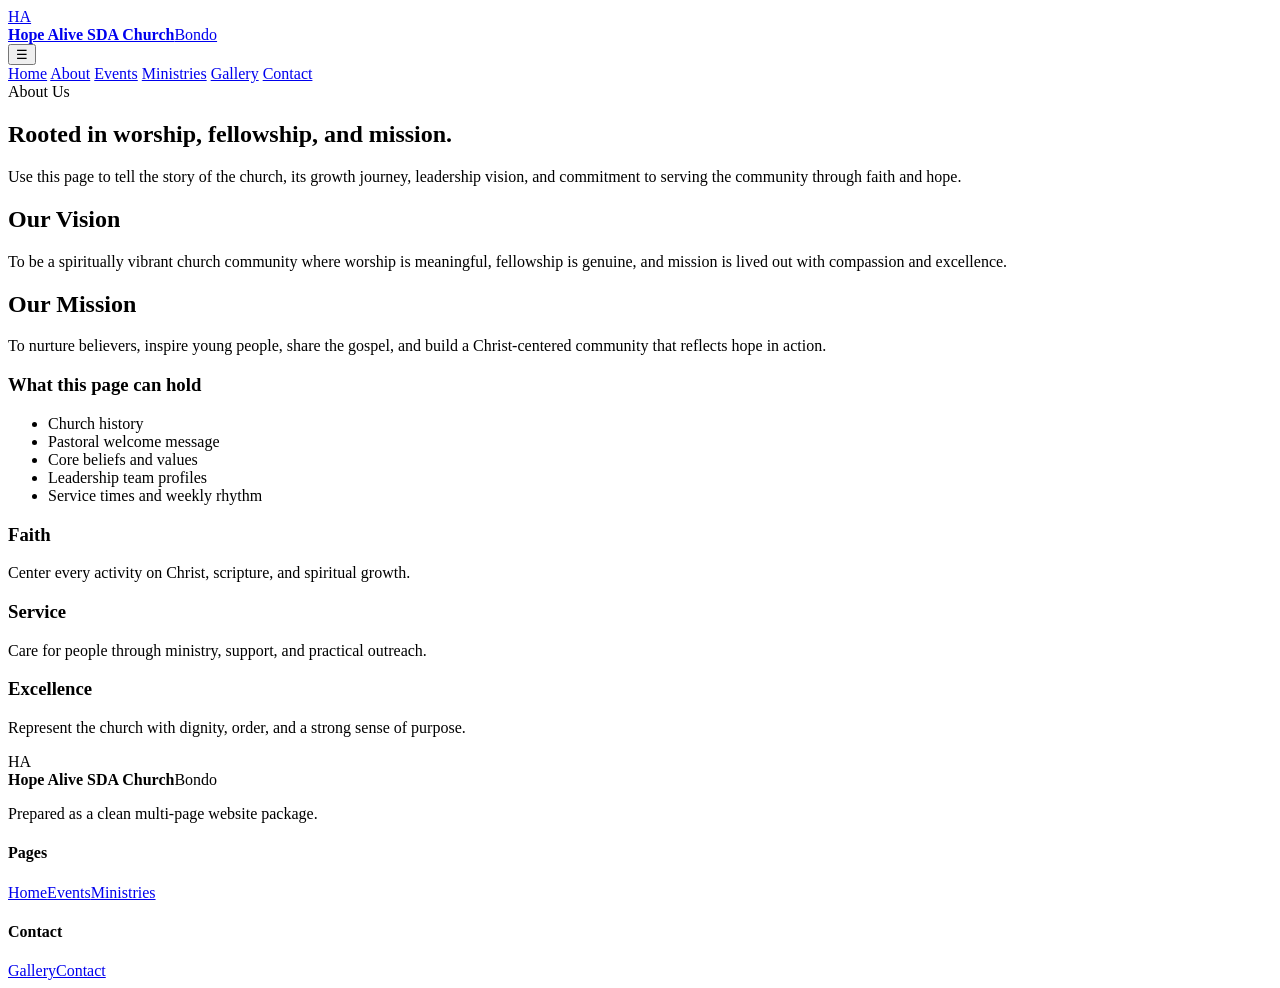
==== about.html @ 67b36d7e "Add files via upload" ====
<!DOCTYPE html>
<html lang="en">
<head>
  <meta charset="UTF-8" />
  <meta name="viewport" content="width=device-width, initial-scale=1.0" />
  <title>About | Hope Alive SDA Church Bondo</title>
  <link rel="preconnect" href="https://fonts.googleapis.com">
  <link rel="preconnect" href="https://fonts.gstatic.com" crossorigin>
  <link href="https://fonts.googleapis.com/css2?family=Inter:wght@400;500;600;700;800&display=swap" rel="stylesheet">
  <link rel="stylesheet" href="assets/css/style.css" />
</head>
<body>
  <header class="site-header">
    <div class="container nav-wrap">
      <a href="index.html" class="brand"><div class="brand-mark">HA</div><div><strong>Hope Alive SDA Church</strong><span>Bondo</span></div></a>
      <button class="menu-btn" aria-label="Open menu">☰</button>
      <nav class="nav">
        <a href="index.html">Home</a>
        <a href="about.html" class="active">About</a>
        <a href="events.html">Events</a>
        <a href="ministries.html">Ministries</a>
        <a href="gallery.html">Gallery</a>
        <a href="contact.html" class="btn btn-sm">Contact</a>
      </nav>
    </div>
  </header>
  <main>
    <section class="page-hero small">
      <div class="container">
        <span class="eyebrow">About Us</span>
        <h1>Rooted in worship, fellowship, and mission.</h1>
        <p class="lead narrow">Use this page to tell the story of the church, its growth journey, leadership vision, and commitment to serving the community through faith and hope.</p>
      </div>
    </section>
    <section class="section">
      <div class="container split">
        <div>
          <h2>Our Vision</h2>
          <p>To be a spiritually vibrant church community where worship is meaningful, fellowship is genuine, and mission is lived out with compassion and excellence.</p>
          <h2>Our Mission</h2>
          <p>To nurture believers, inspire young people, share the gospel, and build a Christ-centered community that reflects hope in action.</p>
        </div>
        <div class="card tall">
          <h3>What this page can hold</h3>
          <ul class="check-list">
            <li>Church history</li>
            <li>Pastoral welcome message</li>
            <li>Core beliefs and values</li>
            <li>Leadership team profiles</li>
            <li>Service times and weekly rhythm</li>
          </ul>
        </div>
      </div>
    </section>
    <section class="section alt">
      <div class="container cards three">
        <article class="card"><h3>Faith</h3><p>Center every activity on Christ, scripture, and spiritual growth.</p></article>
        <article class="card"><h3>Service</h3><p>Care for people through ministry, support, and practical outreach.</p></article>
        <article class="card"><h3>Excellence</h3><p>Represent the church with dignity, order, and a strong sense of purpose.</p></article>
      </div>
    </section>
  </main>
  <footer class="site-footer"><div class="container footer-grid"><div><div class="brand brand-footer"><div class="brand-mark">HA</div><div><strong>Hope Alive SDA Church</strong><span>Bondo</span></div></div><p>Prepared as a clean multi-page website package.</p></div><div><h4>Pages</h4><a href="index.html">Home</a><a href="events.html">Events</a><a href="ministries.html">Ministries</a></div><div><h4>Contact</h4><a href="gallery.html">Gallery</a><a href="contact.html">Contact</a></div></div></footer>
  <script src="assets/js/main.js"></script>
</body>
</html>
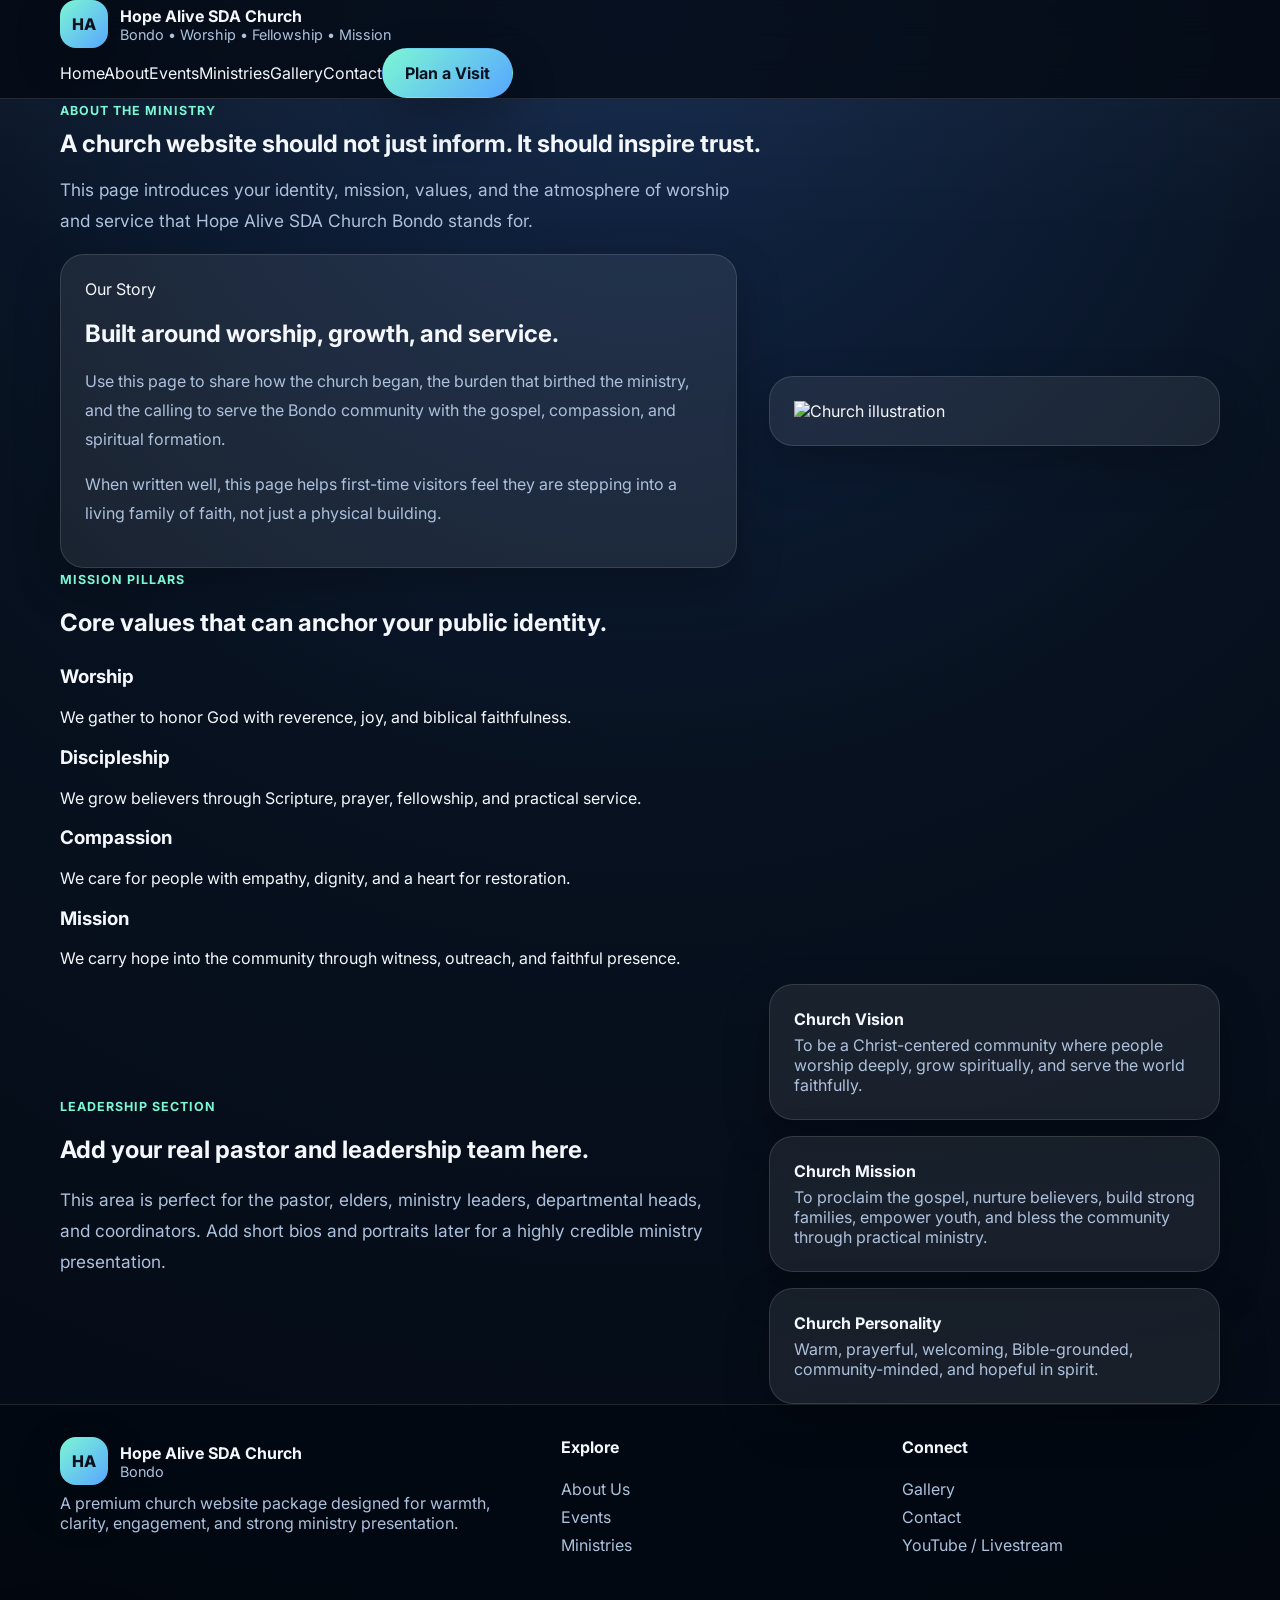
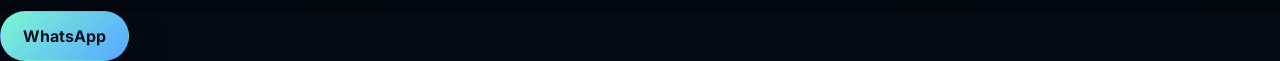
==== commit 234c9077: "Add files via upload" ====
--- a/about.html
+++ b/about.html
@@ -1,66 +1,7 @@
-<!DOCTYPE html>
-<html lang="en">
-<head>
-  <meta charset="UTF-8" />
-  <meta name="viewport" content="width=device-width, initial-scale=1.0" />
-  <title>About | Hope Alive SDA Church Bondo</title>
-  <link rel="preconnect" href="https://fonts.googleapis.com">
-  <link rel="preconnect" href="https://fonts.gstatic.com" crossorigin>
-  <link href="https://fonts.googleapis.com/css2?family=Inter:wght@400;500;600;700;800&display=swap" rel="stylesheet">
-  <link rel="stylesheet" href="assets/css/style.css" />
-</head>
-<body>
-  <header class="site-header">
-    <div class="container nav-wrap">
-      <a href="index.html" class="brand"><div class="brand-mark">HA</div><div><strong>Hope Alive SDA Church</strong><span>Bondo</span></div></a>
-      <button class="menu-btn" aria-label="Open menu">☰</button>
-      <nav class="nav">
-        <a href="index.html">Home</a>
-        <a href="about.html" class="active">About</a>
-        <a href="events.html">Events</a>
-        <a href="ministries.html">Ministries</a>
-        <a href="gallery.html">Gallery</a>
-        <a href="contact.html" class="btn btn-sm">Contact</a>
-      </nav>
-    </div>
-  </header>
-  <main>
-    <section class="page-hero small">
-      <div class="container">
-        <span class="eyebrow">About Us</span>
-        <h1>Rooted in worship, fellowship, and mission.</h1>
-        <p class="lead narrow">Use this page to tell the story of the church, its growth journey, leadership vision, and commitment to serving the community through faith and hope.</p>
-      </div>
-    </section>
-    <section class="section">
-      <div class="container split">
-        <div>
-          <h2>Our Vision</h2>
-          <p>To be a spiritually vibrant church community where worship is meaningful, fellowship is genuine, and mission is lived out with compassion and excellence.</p>
-          <h2>Our Mission</h2>
-          <p>To nurture believers, inspire young people, share the gospel, and build a Christ-centered community that reflects hope in action.</p>
-        </div>
-        <div class="card tall">
-          <h3>What this page can hold</h3>
-          <ul class="check-list">
-            <li>Church history</li>
-            <li>Pastoral welcome message</li>
-            <li>Core beliefs and values</li>
-            <li>Leadership team profiles</li>
-            <li>Service times and weekly rhythm</li>
-          </ul>
-        </div>
-      </div>
-    </section>
-    <section class="section alt">
-      <div class="container cards three">
-        <article class="card"><h3>Faith</h3><p>Center every activity on Christ, scripture, and spiritual growth.</p></article>
-        <article class="card"><h3>Service</h3><p>Care for people through ministry, support, and practical outreach.</p></article>
-        <article class="card"><h3>Excellence</h3><p>Represent the church with dignity, order, and a strong sense of purpose.</p></article>
-      </div>
-    </section>
-  </main>
-  <footer class="site-footer"><div class="container footer-grid"><div><div class="brand brand-footer"><div class="brand-mark">HA</div><div><strong>Hope Alive SDA Church</strong><span>Bondo</span></div></div><p>Prepared as a clean multi-page website package.</p></div><div><h4>Pages</h4><a href="index.html">Home</a><a href="events.html">Events</a><a href="ministries.html">Ministries</a></div><div><h4>Contact</h4><a href="gallery.html">Gallery</a><a href="contact.html">Contact</a></div></div></footer>
-  <script src="assets/js/main.js"></script>
-</body>
-</html>
+<!DOCTYPE html><html lang="en"><head><meta charset="UTF-8" />
+<meta name="viewport" content="width=device-width, initial-scale=1.0" />
+<meta name="description" content="Hope Alive SDA Church Bondo premium multi-page website." />
+<link rel="preconnect" href="https://fonts.googleapis.com">
+<link rel="preconnect" href="https://fonts.gstatic.com" crossorigin>
+<link href="https://fonts.googleapis.com/css2?family=Inter:wght@400;500;600;700;800;900&display=swap" rel="stylesheet">
+<link rel="stylesheet" href="assets/css/style.css" /><title>Hope Alive SDA Church Bondo | About</title></head><body><header class="site-header"><div class="container navbar"><a class="brand" href="index.html"><div class="brand-mark">HA</div><div class="brand-text"><strong>Hope Alive SDA Church</strong><span>Bondo • Worship • Fellowship • Mission</span></div></a><button class="menu-btn" aria-label="Open menu">☰</button><nav class="nav-links"><a href="index.html" class="">Home</a><a href="about.html" class="active">About</a><a href="events.html" class="">Events</a><a href="ministries.html" class="">Ministries</a><a href="gallery.html" class="">Gallery</a><a href="contact.html" class="">Contact</a><a href="contact.html" class="btn btn-primary">Plan a Visit</a></nav></div></header><main><section class="page-hero"><div class="container reveal"><span class="eyebrow">About the ministry</span><h1>A church website should not just inform. It should inspire trust.</h1><p class="lead">This page introduces your identity, mission, values, and the atmosphere of worship and service that Hope Alive SDA Church Bondo stands for.</p></div></section><section><div class="container split"><div class="card reveal"><span class="inline-tag">Our Story</span><h2>Built around worship, growth, and service.</h2><p>Use this page to share how the church began, the burden that birthed the ministry, and the calling to serve the Bondo community with the gospel, compassion, and spiritual formation.</p><p>When written well, this page helps first-time visitors feel they are stepping into a living family of faith, not just a physical building.</p></div><div class="card reveal"><img src="assets/img/hero-illustration.svg" alt="Church illustration"></div></div></section><section><div class="container"><div class="section-head reveal"><span class="eyebrow">Mission pillars</span><h2>Core values that can anchor your public identity.</h2></div><div class="values-grid"><article class="value-card reveal"><h3>Worship</h3><p>We gather to honor God with reverence, joy, and biblical faithfulness.</p></article><article class="value-card reveal"><h3>Discipleship</h3><p>We grow believers through Scripture, prayer, fellowship, and practical service.</p></article><article class="value-card reveal"><h3>Compassion</h3><p>We care for people with empathy, dignity, and a heart for restoration.</p></article><article class="value-card reveal"><h3>Mission</h3><p>We carry hope into the community through witness, outreach, and faithful presence.</p></article></div></div></section><section><div class="container split"><div class="notice reveal"><span class="eyebrow">Leadership section</span><h2>Add your real pastor and leadership team here.</h2><p class="lead">This area is perfect for the pastor, elders, ministry leaders, departmental heads, and coordinators. Add short bios and portraits later for a highly credible ministry presentation.</p></div><div class="timeline reveal"><div class="timeline-item"><strong>Church Vision</strong><span>To be a Christ-centered community where people worship deeply, grow spiritually, and serve the world faithfully.</span></div><div class="timeline-item"><strong>Church Mission</strong><span>To proclaim the gospel, nurture believers, build strong families, empower youth, and bless the community through practical ministry.</span></div><div class="timeline-item"><strong>Church Personality</strong><span>Warm, prayerful, welcoming, Bible-grounded, community-minded, and hopeful in spirit.</span></div></div></div></section></main><footer class="site-footer"><div class="container footer-grid"><div><div class="brand"><div class="brand-mark">HA</div><div class="brand-text"><strong>Hope Alive SDA Church</strong><span>Bondo</span></div></div><p>A premium church website package designed for warmth, clarity, engagement, and strong ministry presentation.</p></div><div><h4>Explore</h4><a href="about.html">About Us</a><a href="events.html">Events</a><a href="ministries.html">Ministries</a></div><div><h4>Connect</h4><a href="gallery.html">Gallery</a><a href="contact.html">Contact</a><a href="#">YouTube / Livestream</a></div></div></footer><a class="floating-whatsapp btn btn-whatsapp" href="https://wa.me/254700000000" target="_blank" rel="noopener">WhatsApp</a><script src="assets/js/main.js"></script></body></html>
--- a/assets/css/style.css
+++ b/assets/css/style.css
@@ -0,0 +1,125 @@
+:root {
+  --bg: #07111f;
+  --bg-soft: #0e1b2f;
+  --card: rgba(255,255,255,0.08);
+  --text: #f4f7fb;
+  --muted: #adc1dc;
+  --primary: #58a6ff;
+  --accent: #7cf7d4;
+  --line: rgba(255,255,255,0.12);
+  --shadow: 0 18px 45px rgba(0,0,0,0.25);
+  --radius: 24px;
+}
+* { box-sizing: border-box; }
+html { scroll-behavior: smooth; }
+body {
+  margin: 0;
+  font-family: 'Inter', sans-serif;
+  background: radial-gradient(circle at top, #13284a 0%, var(--bg) 45%, #040a14 100%);
+  color: var(--text);
+}
+a { color: inherit; text-decoration: none; }
+.container { width: min(1160px, calc(100% - 32px)); margin: 0 auto; }
+.site-header {
+  position: sticky; top: 0; z-index: 1000;
+  backdrop-filter: blur(18px);
+  background: rgba(5,10,19,0.75);
+  border-bottom: 1px solid var(--line);
+}
+.nav-wrap { display: flex; align-items: center; justify-content: space-between; min-height: 78px; gap: 16px; }
+.brand { display: inline-flex; align-items: center; gap: 12px; }
+.brand strong, .brand span { display: block; }
+.brand span { color: var(--muted); font-size: 0.9rem; }
+.brand-mark {
+  width: 48px; height: 48px; display: grid; place-items: center;
+  border-radius: 16px; font-weight: 800;
+  background: linear-gradient(135deg, var(--accent), var(--primary)); color: #08111e;
+  box-shadow: var(--shadow);
+}
+.nav { display: flex; align-items: center; gap: 12px; }
+.nav a { color: var(--muted); font-weight: 600; padding: 10px 12px; border-radius: 12px; }
+.nav a.active, .nav a:hover { color: var(--text); background: rgba(255,255,255,0.06); }
+.btn {
+  display: inline-flex; align-items: center; justify-content: center; gap: 8px;
+  border: 1px solid transparent; border-radius: 999px; padding: 14px 22px;
+  font-weight: 700; background: linear-gradient(135deg, var(--accent), var(--primary));
+  color: #07111f; box-shadow: var(--shadow);
+}
+.btn-sm { padding: 10px 16px; }
+.btn-ghost { background: transparent; color: var(--text); border-color: var(--line); }
+.menu-btn { display: none; border: 1px solid var(--line); background: transparent; color: var(--text); border-radius: 12px; padding: 10px 12px; }
+.hero { position: relative; overflow: hidden; padding: 90px 0 50px; }
+.hero-grid, .split { display: grid; grid-template-columns: 1.2fr 0.8fr; gap: 32px; align-items: center; }
+.eyebrow { display: inline-block; color: var(--accent); font-weight: 700; letter-spacing: 0.08em; text-transform: uppercase; font-size: 0.78rem; }
+.hero h1, .page-hero h1, .section h2 { margin: 12px 0 18px; line-height: 1.05; }
+.hero h1 { font-size: clamp(2.6rem, 6vw, 5rem); max-width: 12ch; }
+.lead { color: var(--muted); font-size: 1.08rem; line-height: 1.8; max-width: 62ch; }
+.narrow { max-width: 52ch; }
+.hero-actions { display: flex; gap: 14px; flex-wrap: wrap; margin: 26px 0; }
+.stats { display: grid; grid-template-columns: repeat(3,1fr); gap: 14px; margin-top: 32px; }
+.stats div, .card, .glass, .gallery-item, .timeline-item { background: var(--card); border: 1px solid var(--line); box-shadow: var(--shadow); }
+.stats div { border-radius: 20px; padding: 18px; }
+.stats strong { display: block; font-size: 1rem; margin-bottom: 6px; }
+.stats span { color: var(--muted); font-size: 0.9rem; }
+.hero-card, .card, .feature, .timeline-item { border-radius: var(--radius); padding: 24px; }
+.glass { backdrop-filter: blur(18px); }
+.check-list { list-style: none; margin: 18px 0 0; padding: 0; }
+.check-list li { padding: 12px 0 12px 28px; position: relative; color: var(--muted); border-bottom: 1px solid rgba(255,255,255,0.08); }
+.check-list li::before { content: '✓'; position: absolute; left: 0; color: var(--accent); font-weight: 800; }
+.mini-banner { margin-top: 18px; padding: 16px 18px; border-radius: 18px; background: rgba(255,255,255,0.05); }
+.mini-banner span { display: block; color: var(--muted); font-size: 0.85rem; margin-bottom: 6px; }
+.hero-orb { position: absolute; border-radius: 999px; filter: blur(60px); opacity: 0.4; pointer-events: none; }
+.orb-1 { width: 220px; height: 220px; background: var(--primary); right: 8%; top: 60px; }
+.orb-2 { width: 200px; height: 200px; background: var(--accent); left: 5%; bottom: 30px; }
+.section { padding: 78px 0; }
+.section.alt, .page-hero { background: linear-gradient(180deg, rgba(255,255,255,0.02), rgba(255,255,255,0)); }
+.section-head { margin-bottom: 28px; }
+.cards { display: grid; gap: 20px; }
+.cards.three { grid-template-columns: repeat(3, 1fr); }
+.card p { color: var(--muted); line-height: 1.8; }
+.feature-stack { display: grid; gap: 18px; }
+.feature { display: flex; justify-content: space-between; align-items: center; gap: 12px; }
+.feature span { color: var(--muted); }
+.text-link { color: var(--accent); font-weight: 700; }
+.cta-band { padding: 0 0 88px; }
+.cta-wrap { border-radius: 28px; padding: 28px; background: linear-gradient(135deg, rgba(124,247,212,0.12), rgba(88,166,255,0.16)); border: 1px solid var(--line); display: flex; justify-content: space-between; gap: 24px; align-items: center; box-shadow: var(--shadow); }
+.site-footer { border-top: 1px solid var(--line); padding: 32px 0 48px; background: rgba(1,6,13,0.55); }
+.footer-grid { display: grid; grid-template-columns: 1.5fr 1fr 1fr; gap: 24px; }
+.footer-grid h4 { margin-top: 0; }
+.footer-grid a, .site-footer p { color: var(--muted); display: block; margin: 8px 0; }
+.brand-footer { margin-bottom: 14px; }
+.page-hero.small { padding: 76px 0 22px; }
+.badge { display: inline-flex; padding: 7px 12px; border-radius: 999px; background: rgba(124,247,212,0.16); color: var(--accent); font-weight: 700; font-size: 0.8rem; }
+.timeline { display: grid; gap: 16px; }
+.timeline-item strong { display: block; margin-bottom: 6px; }
+.timeline-item span { color: var(--muted); }
+.gallery-grid { display: grid; gap: 18px; grid-template-columns: repeat(3,1fr); grid-auto-rows: 180px; }
+.gallery-item {
+  border-radius: 24px; display: flex; align-items: end; padding: 22px;
+  background: linear-gradient(145deg, rgba(88,166,255,0.22), rgba(124,247,212,0.14));
+}
+.gallery-item span { font-weight: 700; }
+.gallery-item.tall { grid-row: span 2; }
+.gallery-item.wide { grid-column: span 2; }
+.contact-form { display: grid; gap: 14px; }
+.contact-form label { display: grid; gap: 8px; font-weight: 600; }
+input, textarea {
+  width: 100%; border-radius: 16px; border: 1px solid var(--line);
+  padding: 14px 16px; background: rgba(255,255,255,0.05); color: var(--text);
+  font: inherit;
+}
+input::placeholder, textarea::placeholder { color: #8ea5c1; }
+small { color: var(--muted); line-height: 1.7; }
+@media (max-width: 900px) {
+  .hero-grid, .split, .cards.three, .footer-grid, .stats, .gallery-grid { grid-template-columns: 1fr; }
+  .gallery-item.wide, .gallery-item.tall { grid-column: span 1; grid-row: span 1; }
+  .cta-wrap { flex-direction: column; align-items: flex-start; }
+  .nav {
+    display: none; position: absolute; top: calc(100% + 10px); right: 16px; left: 16px;
+    flex-direction: column; align-items: stretch; padding: 14px;
+    background: rgba(5,10,19,0.96); border: 1px solid var(--line); border-radius: 22px;
+  }
+  .nav.show { display: flex; }
+  .menu-btn { display: inline-flex; }
+  .hero h1 { max-width: none; }
+}
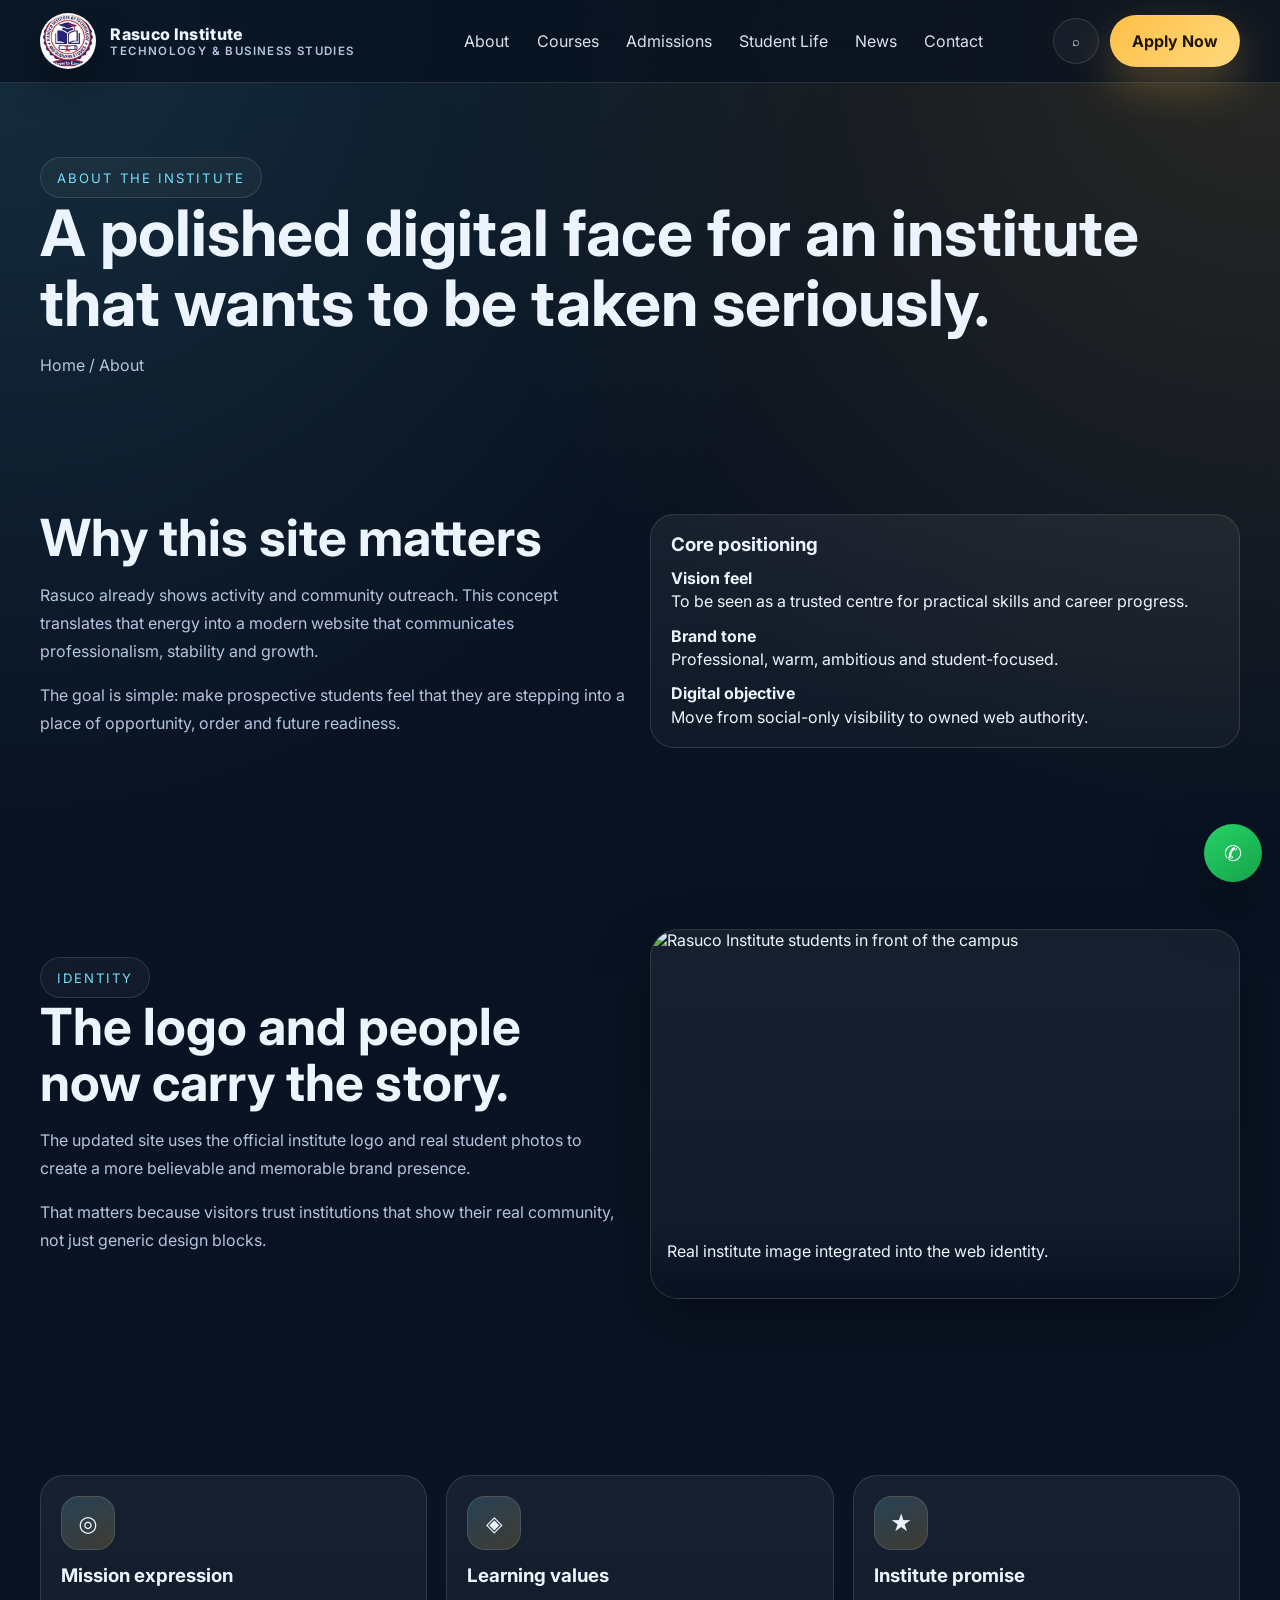
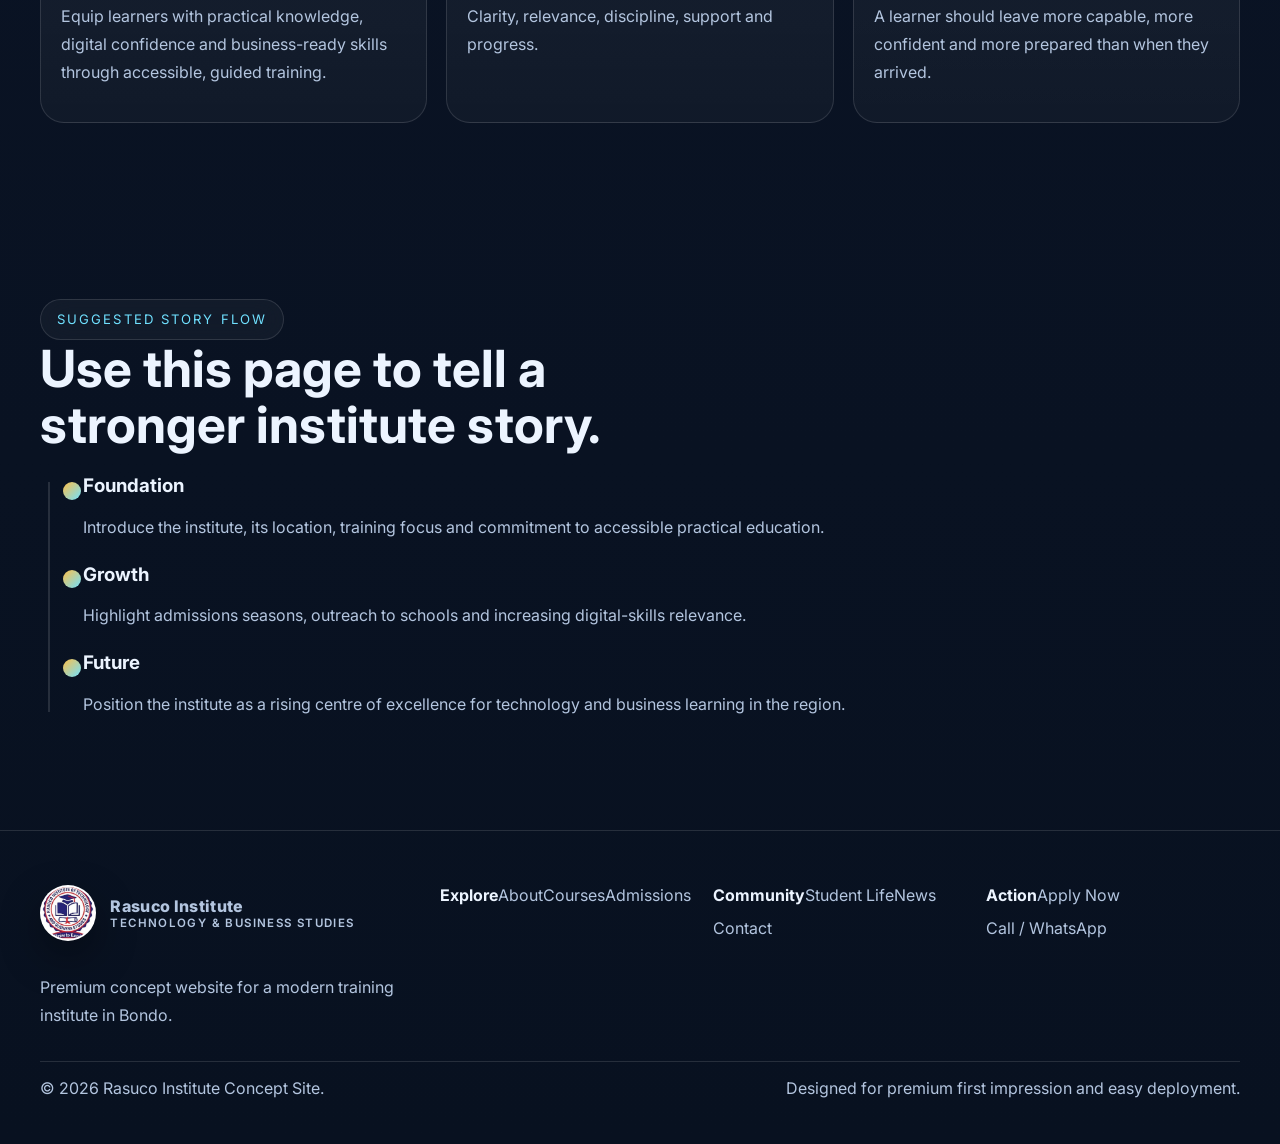
==== commit f8fce741: "Add files via upload" ====
--- a/about.html
+++ b/about.html
@@ -1,7 +1,67 @@
-<!DOCTYPE html><html lang="en"><head><meta charset="UTF-8" />
-<meta name="viewport" content="width=device-width, initial-scale=1.0" />
-<meta name="description" content="Hope Alive SDA Church Bondo premium multi-page website." />
-<link rel="preconnect" href="https://fonts.googleapis.com">
-<link rel="preconnect" href="https://fonts.gstatic.com" crossorigin>
-<link href="https://fonts.googleapis.com/css2?family=Inter:wght@400;500;600;700;800;900&display=swap" rel="stylesheet">
-<link rel="stylesheet" href="assets/css/style.css" /><title>Hope Alive SDA Church Bondo | About</title></head><body><header class="site-header"><div class="container navbar"><a class="brand" href="index.html"><div class="brand-mark">HA</div><div class="brand-text"><strong>Hope Alive SDA Church</strong><span>Bondo • Worship • Fellowship • Mission</span></div></a><button class="menu-btn" aria-label="Open menu">☰</button><nav class="nav-links"><a href="index.html" class="">Home</a><a href="about.html" class="active">About</a><a href="events.html" class="">Events</a><a href="ministries.html" class="">Ministries</a><a href="gallery.html" class="">Gallery</a><a href="contact.html" class="">Contact</a><a href="contact.html" class="btn btn-primary">Plan a Visit</a></nav></div></header><main><section class="page-hero"><div class="container reveal"><span class="eyebrow">About the ministry</span><h1>A church website should not just inform. It should inspire trust.</h1><p class="lead">This page introduces your identity, mission, values, and the atmosphere of worship and service that Hope Alive SDA Church Bondo stands for.</p></div></section><section><div class="container split"><div class="card reveal"><span class="inline-tag">Our Story</span><h2>Built around worship, growth, and service.</h2><p>Use this page to share how the church began, the burden that birthed the ministry, and the calling to serve the Bondo community with the gospel, compassion, and spiritual formation.</p><p>When written well, this page helps first-time visitors feel they are stepping into a living family of faith, not just a physical building.</p></div><div class="card reveal"><img src="assets/img/hero-illustration.svg" alt="Church illustration"></div></div></section><section><div class="container"><div class="section-head reveal"><span class="eyebrow">Mission pillars</span><h2>Core values that can anchor your public identity.</h2></div><div class="values-grid"><article class="value-card reveal"><h3>Worship</h3><p>We gather to honor God with reverence, joy, and biblical faithfulness.</p></article><article class="value-card reveal"><h3>Discipleship</h3><p>We grow believers through Scripture, prayer, fellowship, and practical service.</p></article><article class="value-card reveal"><h3>Compassion</h3><p>We care for people with empathy, dignity, and a heart for restoration.</p></article><article class="value-card reveal"><h3>Mission</h3><p>We carry hope into the community through witness, outreach, and faithful presence.</p></article></div></div></section><section><div class="container split"><div class="notice reveal"><span class="eyebrow">Leadership section</span><h2>Add your real pastor and leadership team here.</h2><p class="lead">This area is perfect for the pastor, elders, ministry leaders, departmental heads, and coordinators. Add short bios and portraits later for a highly credible ministry presentation.</p></div><div class="timeline reveal"><div class="timeline-item"><strong>Church Vision</strong><span>To be a Christ-centered community where people worship deeply, grow spiritually, and serve the world faithfully.</span></div><div class="timeline-item"><strong>Church Mission</strong><span>To proclaim the gospel, nurture believers, build strong families, empower youth, and bless the community through practical ministry.</span></div><div class="timeline-item"><strong>Church Personality</strong><span>Warm, prayerful, welcoming, Bible-grounded, community-minded, and hopeful in spirit.</span></div></div></div></section></main><footer class="site-footer"><div class="container footer-grid"><div><div class="brand"><div class="brand-mark">HA</div><div class="brand-text"><strong>Hope Alive SDA Church</strong><span>Bondo</span></div></div><p>A premium church website package designed for warmth, clarity, engagement, and strong ministry presentation.</p></div><div><h4>Explore</h4><a href="about.html">About Us</a><a href="events.html">Events</a><a href="ministries.html">Ministries</a></div><div><h4>Connect</h4><a href="gallery.html">Gallery</a><a href="contact.html">Contact</a><a href="#">YouTube / Livestream</a></div></div></footer><a class="floating-whatsapp btn btn-whatsapp" href="https://wa.me/254700000000" target="_blank" rel="noopener">WhatsApp</a><script src="assets/js/main.js"></script></body></html>+<!DOCTYPE html><html lang="en"><head><meta charset="UTF-8"><meta name="viewport" content="width=device-width, initial-scale=1.0"><title>About Rasuco Institute</title><link rel="preconnect" href="https://fonts.googleapis.com"><link rel="preconnect" href="https://fonts.gstatic.com" crossorigin><link href="https://fonts.googleapis.com/css2?family=Inter:wght@400;500;600;700;800;900&display=swap" rel="stylesheet"><link rel="stylesheet" href="assets/css/styles.css"></head><body>  <header class="topbar">
+    <div class="container nav">
+      <a class="brand" href="index.html">
+        <img class="brand-logo" src="assets/img/logo.png" alt="Rasuco Institute logo">
+        <div>Rasuco Institute <small>Technology &amp; Business Studies</small></div>
+      </a>
+      <ul class="nav-links">
+        <li><a class="nav-link" href="about.html">About</a></li>
+        <li><a class="nav-link" href="courses.html">Courses</a></li>
+        <li><a class="nav-link" href="admissions.html">Admissions</a></li>
+        <li><a class="nav-link" href="student-life.html">Student Life</a></li>
+        <li><a class="nav-link" href="news.html">News</a></li>
+        <li><a class="nav-link" href="contact.html">Contact</a></li>
+      </ul>
+      <div style="display:flex; gap:.7rem; align-items:center;">
+        <button class="search-btn" aria-label="Open search" data-open-search>⌕</button>
+        <a class="btn btn-primary" href="admissions.html">Apply Now</a>
+        <button class="menu-btn" aria-label="Open menu" data-menu-btn>☰</button>
+      </div>
+    </div>
+    <div class="mobile-nav" data-mobile-nav>
+      <a href="about.html">About</a>
+      <a href="courses.html">Courses</a>
+      <a href="admissions.html">Admissions</a>
+      <a href="student-life.html">Student Life</a>
+      <a href="news.html">News</a>
+      <a href="contact.html">Contact</a>
+    </div>
+  </header><main>
+<section class="page-hero"><div class="container reveal"><div class="eyebrow">About the Institute</div><h1 class="title">A polished digital face for an institute that wants to be taken seriously.</h1><div class="breadcrumbs">Home / About</div></div></section>
+<section class="section"><div class="container split-grid"><div class="reveal"><h2 class="section-title">Why this site matters</h2><p>Rasuco already shows activity and community outreach. This concept translates that energy into a modern website that communicates professionalism, stability and growth.</p><p>The goal is simple: make prospective students feel that they are stepping into a place of opportunity, order and future readiness.</p></div><div class="card reveal"><h3>Core positioning</h3><div class="info-list"><div><strong>Vision feel</strong><span>To be seen as a trusted centre for practical skills and career progress.</span></div><div><strong>Brand tone</strong><span>Professional, warm, ambitious and student-focused.</span></div><div><strong>Digital objective</strong><span>Move from social-only visibility to owned web authority.</span></div></div></div></div></section>
+
+<section class="section"><div class="container split-grid"><div class="reveal"><div class="eyebrow">Identity</div><h2 class="section-title">The logo and people now carry the story.</h2><p>The updated site uses the official institute logo and real student photos to create a more believable and memorable brand presence.</p><p>That matters because visitors trust institutions that show their real community, not just generic design blocks.</p></div><div class="photo-grid-single reveal"><figure class="photo-card"><img src="assets/img/students-1.png" alt="Rasuco Institute students in front of the campus"><figcaption>Real institute image integrated into the web identity.</figcaption></figure></div></div></section>
+<section class="section"><div class="container"><div class="cards-3"><article class="card reveal"><div class="icon">◎</div><h3>Mission expression</h3><p>Equip learners with practical knowledge, digital confidence and business-ready skills through accessible, guided training.</p></article><article class="card reveal"><div class="icon">◈</div><h3>Learning values</h3><p>Clarity, relevance, discipline, support and progress.</p></article><article class="card reveal"><div class="icon">★</div><h3>Institute promise</h3><p>A learner should leave more capable, more confident and more prepared than when they arrived.</p></article></div></div></section>
+<section class="section"><div class="container"><div class="eyebrow">Suggested story flow</div><h2 class="section-title reveal">Use this page to tell a stronger institute story.</h2><div class="timeline" style="margin-top:1.5rem;"><div class="timeline-item reveal"><h3>Foundation</h3><p>Introduce the institute, its location, training focus and commitment to accessible practical education.</p></div><div class="timeline-item reveal"><h3>Growth</h3><p>Highlight admissions seasons, outreach to schools and increasing digital-skills relevance.</p></div><div class="timeline-item reveal"><h3>Future</h3><p>Position the institute as a rising centre of excellence for technology and business learning in the region.</p></div></div></div></section>
+</main>  <footer class="footer">
+    <div class="container">
+      <div class="footer-grid">
+        <div>
+          <a class="brand" href="index.html" style="margin-bottom:1rem; display:inline-flex;">
+            <img class="brand-logo" src="assets/img/logo.png" alt="Rasuco Institute logo">
+            <div>Rasuco Institute <small>Technology &amp; Business Studies</small></div>
+          </a>
+          <p>Premium concept website for a modern training institute in Bondo.</p>
+        </div>
+        <div><strong>Explore</strong><a href="about.html">About</a><a href="courses.html">Courses</a><a href="admissions.html">Admissions</a></div>
+        <div><strong>Community</strong><a href="student-life.html">Student Life</a><a href="news.html">News</a><a href="contact.html">Contact</a></div>
+        <div><strong>Action</strong><a href="admissions.html">Apply Now</a><a href="contact.html">Call / WhatsApp</a></div>
+      </div>
+      <div class="subfooter">
+        <span>© <span data-current-year></span> Rasuco Institute Concept Site.</span>
+        <span>Designed for premium first impression and easy deployment.</span>
+      </div>
+    </div>
+  </footer>
+  <div class="search-overlay" data-search-overlay>
+    <div class="search-box">
+      <div style="display:flex; justify-content:space-between; gap:1rem; align-items:center; margin-bottom:.8rem;">
+        <strong>Search the site</strong>
+        <button class="search-btn" data-close-search>✕</button>
+      </div>
+      <input type="text" placeholder="Search admissions, programmes, contact..." data-search-input>
+      <div class="search-results" data-search-results></div>
+    </div>
+  </div>
+  <a class="wa-float" href="https://wa.me/254728510151" target="_blank" rel="noreferrer" aria-label="WhatsApp">✆</a>
+  <script src="assets/js/main.js"></script></body></html>
--- a/assets/css/styles.css
+++ b/assets/css/styles.css
@@ -0,0 +1,335 @@
+:root {
+  --bg: #081120;
+  --bg-soft: #0d1a2f;
+  --card: rgba(255,255,255,0.08);
+  --line: rgba(255,255,255,0.12);
+  --text: #ecf4ff;
+  --muted: #b3c5df;
+  --gold: #ffbf47;
+  --cyan: #70e1ff;
+  --green: #79f2c0;
+  --danger: #ff7a8a;
+  --shadow: 0 25px 60px rgba(0,0,0,0.35);
+  --radius: 24px;
+  --max: 1200px;
+}
+
+* { box-sizing: border-box; }
+html { scroll-behavior: smooth; }
+body {
+  margin: 0;
+  font-family: Inter, system-ui, -apple-system, BlinkMacSystemFont, "Segoe UI", sans-serif;
+  background:
+    radial-gradient(circle at top left, rgba(112,225,255,0.14), transparent 28%),
+    radial-gradient(circle at top right, rgba(255,191,71,0.14), transparent 28%),
+    linear-gradient(180deg, #07111f 0%, #0a1324 50%, #081120 100%);
+  color: var(--text);
+}
+img { max-width: 100%; display: block; }
+a { color: inherit; text-decoration: none; }
+p { color: var(--muted); line-height: 1.75; }
+h1,h2,h3,h4 { margin: 0 0 .8rem; line-height: 1.1; }
+.container { width: min(calc(100% - 32px), var(--max)); margin: 0 auto; }
+.section { padding: 88px 0; }
+.eyebrow {
+  display: inline-flex; align-items: center; gap: .5rem; font-size: .82rem;
+  letter-spacing: .16em; text-transform: uppercase; color: var(--cyan);
+  border: 1px solid var(--line); padding: .7rem 1rem; border-radius: 999px;
+  backdrop-filter: blur(16px); background: rgba(255,255,255,0.04);
+}
+.section-title { font-size: clamp(2rem, 4vw, 3.5rem); max-width: 720px; }
+.section-subtitle { max-width: 720px; margin-top: 1rem; }
+.btn {
+  display: inline-flex; align-items: center; justify-content: center; gap: .65rem;
+  border-radius: 999px; padding: .95rem 1.3rem; font-weight: 700; border: 1px solid transparent;
+  transition: .25s ease; cursor: pointer;
+}
+.btn-primary {
+  background: linear-gradient(135deg, var(--gold), #ffd97d);
+  color: #1f1603; box-shadow: 0 18px 45px rgba(255,191,71,0.28);
+}
+.btn-secondary {
+  border-color: var(--line); color: var(--text); background: rgba(255,255,255,0.05);
+}
+.btn:hover { transform: translateY(-2px); }
+.chip {
+  border: 1px solid var(--line);
+  padding: .6rem .9rem; border-radius: 999px; font-size: .92rem; color: var(--muted);
+  background: rgba(255,255,255,0.03);
+}
+.topbar {
+  position: sticky; top: 0; z-index: 50;
+  backdrop-filter: blur(20px); background: rgba(8,17,32,0.72); border-bottom: 1px solid var(--line);
+}
+.nav {
+  display: flex; align-items: center; justify-content: space-between; min-height: 78px; gap: 1rem;
+}
+.brand { display: flex; align-items: center; gap: .9rem; font-weight: 800; letter-spacing: .02em; }
+.brand-mark {
+  width: 52px; height: 52px; border-radius: 18px;
+  background: linear-gradient(145deg, var(--gold), #f39f06 55%, #8f5e01);
+  color: #081120; display: grid; place-items: center; font-weight: 900; box-shadow: var(--shadow);
+}
+.brand small { display: block; color: var(--muted); font-weight: 600; font-size: .72rem; letter-spacing: .12em; text-transform: uppercase; }
+.nav-links { display: flex; align-items: center; gap: 1rem; }
+.nav-links > li { list-style: none; position: relative; }
+.nav-link {
+  color: var(--text); opacity: .92; padding: .95rem .35rem; display: inline-flex; align-items: center; gap: .35rem;
+}
+.nav-link:hover { color: var(--gold); }
+.mega {
+  position: absolute; top: calc(100% + 12px); left: 50%; transform: translateX(-50%);
+  width: min(960px, 94vw); background: rgba(10,19,36,0.96); border: 1px solid var(--line);
+  border-radius: 28px; box-shadow: var(--shadow); padding: 1.2rem; display: none;
+}
+.has-mega:hover .mega { display: block; }
+.mega-grid { display: grid; grid-template-columns: 1.1fr .9fr .9fr; gap: 1rem; }
+.mega-card, .card {
+  background: linear-gradient(180deg, rgba(255,255,255,0.06), rgba(255,255,255,0.03));
+  border: 1px solid var(--line); border-radius: var(--radius); padding: 1.25rem;
+}
+.mega-list a { display: block; padding: .65rem 0; color: var(--muted); }
+.mega-list a:hover { color: var(--gold); }
+.search-btn, .menu-btn {
+  width: 46px; height: 46px; border-radius: 50%; border: 1px solid var(--line);
+  display: grid; place-items: center; background: rgba(255,255,255,0.04); color: var(--text); cursor: pointer;
+}
+.menu-btn { display: none; }
+.hero { padding: 58px 0 70px; position: relative; overflow: hidden; }
+.hero-grid {
+  display: grid; grid-template-columns: 1.05fr .95fr; gap: 2rem; align-items: center;
+}
+.hero h1 { font-size: clamp(2.7rem, 7vw, 5.5rem); letter-spacing: -0.05em; }
+.gradient-text {
+  background: linear-gradient(135deg, #fff, #8ce9ff 42%, #ffd16a 78%);
+  -webkit-background-clip: text; background-clip: text; color: transparent;
+}
+.hero-copy p { max-width: 660px; font-size: 1.06rem; }
+.hero-actions, .inline-actions { display: flex; gap: 1rem; flex-wrap: wrap; margin-top: 1.4rem; }
+.hero-trust {
+  margin-top: 1.8rem; display: flex; gap: .8rem; flex-wrap: wrap;
+}
+.hero-visual {
+  position: relative; min-height: 590px; border-radius: 34px; border: 1px solid var(--line);
+  background:
+    linear-gradient(180deg, rgba(5,12,24,.2), rgba(5,12,24,.75)),
+    radial-gradient(circle at 30% 20%, rgba(112,225,255,.22), transparent 25%),
+    radial-gradient(circle at 80% 10%, rgba(255,191,71,.20), transparent 20%),
+    linear-gradient(135deg, #112443, #07111f);
+  overflow: hidden; box-shadow: var(--shadow);
+}
+.visual-panel {
+  position: absolute; backdrop-filter: blur(12px); border: 1px solid var(--line);
+  background: rgba(255,255,255,.06); border-radius: 22px; padding: 1rem;
+}
+.visual-panel.top { top: 24px; right: 22px; width: 220px; }
+.visual-panel.mid { left: 22px; bottom: 160px; width: 240px; }
+.visual-panel.bottom { right: 24px; bottom: 24px; width: 280px; }
+.device {
+  position: absolute; left: 50%; transform: translateX(-50%); bottom: 80px;
+  width: min(430px, calc(100% - 50px)); border-radius: 28px; border: 1px solid rgba(255,255,255,.14);
+  background: linear-gradient(180deg, rgba(255,255,255,.10), rgba(255,255,255,.03)); padding: 1rem; box-shadow: var(--shadow);
+}
+.screen { border-radius: 22px; padding: 1.25rem; background: linear-gradient(180deg, #f8fbff, #e9f3ff); color: #152641; }
+.mock-line { height: 12px; border-radius: 999px; background: rgba(21,38,65,.16); margin-bottom: .8rem; }
+.mock-grid { display: grid; grid-template-columns: repeat(2, 1fr); gap: .8rem; margin-top: 1rem; }
+.mock-card { background: white; border-radius: 18px; padding: 1rem; min-height: 112px; box-shadow: 0 14px 35px rgba(21,38,65,.08); }
+.stats-grid, .cards-3, .cards-4, .news-grid, .footer-grid, .split-grid, .contact-grid {
+  display: grid; gap: 1.2rem;
+}
+.stats-grid { grid-template-columns: repeat(4, 1fr); margin-top: 2rem; }
+.cards-3 { grid-template-columns: repeat(3, 1fr); }
+.cards-4 { grid-template-columns: repeat(4, 1fr); }
+.news-grid { grid-template-columns: 1.1fr .9fr .9fr; }
+.split-grid { grid-template-columns: 1fr 1fr; align-items: center; }
+.contact-grid { grid-template-columns: .95fr 1.05fr; }
+.stat-card h3 { font-size: 2rem; }
+.card:hover { transform: translateY(-4px); transition: .25s ease; }
+.icon {
+  width: 54px; height: 54px; border-radius: 18px; display: grid; place-items: center;
+  background: linear-gradient(145deg, rgba(112,225,255,.18), rgba(255,191,71,.18)); border: 1px solid var(--line);
+  margin-bottom: 1rem; font-size: 1.35rem;
+}
+.course-pill { display: inline-flex; padding: .5rem .8rem; border-radius: 999px; background: rgba(121,242,192,.12); color: var(--green); font-size: .86rem; margin-bottom: .8rem; }
+.banner {
+  background: linear-gradient(135deg, rgba(255,191,71,.12), rgba(112,225,255,.10)); border: 1px solid var(--line);
+  border-radius: 32px; padding: 1.5rem; position: relative; overflow: hidden;
+}
+.banner::after {
+  content: ""; position: absolute; inset: auto -40px -40px auto; width: 180px; height: 180px; border-radius: 50%;
+  background: radial-gradient(circle, rgba(255,255,255,.18), transparent 65%);
+}
+.timeline { position: relative; padding-left: 1.5rem; }
+.timeline::before { content: ""; position: absolute; left: 8px; top: 6px; bottom: 6px; width: 2px; background: var(--line); }
+.timeline-item { position: relative; padding-left: 1.2rem; margin-bottom: 1.5rem; }
+.timeline-item::before {
+  content: ""; position: absolute; left: -1px; top: .35rem; width: 18px; height: 18px; border-radius: 50%;
+  background: linear-gradient(135deg, var(--gold), var(--cyan));
+}
+.page-hero {
+  padding: 74px 0 46px;
+}
+.page-hero .title { font-size: clamp(2.4rem, 5vw, 4.4rem); }
+.breadcrumbs { color: var(--muted); margin-top: 1rem; }
+.kpi {
+  display: flex; align-items: baseline; gap: .5rem; font-weight: 700;
+}
+.tableish { width: 100%; border-collapse: collapse; margin-top: 1rem; }
+.tableish td, .tableish th { padding: .95rem; border-bottom: 1px solid var(--line); color: var(--muted); text-align: left; }
+.tableish th { color: var(--text); }
+.quote { font-size: 1.1rem; color: var(--text); line-height: 1.7; }
+.cta-panel {
+  display: grid; grid-template-columns: 1.1fr .9fr; gap: 1rem; align-items: center;
+  background: linear-gradient(135deg, rgba(255,255,255,.06), rgba(255,255,255,.03)); border: 1px solid var(--line);
+  border-radius: 34px; padding: 1.4rem;
+}
+.footer { border-top: 1px solid var(--line); padding: 24px 0 46px; }
+.footer-grid { grid-template-columns: 1.2fr .8fr .8fr .8fr; padding-top: 1.5rem; }
+.footer a { color: var(--muted); display: inline-block; margin: .4rem 0; }
+.footer a:hover { color: var(--gold); }
+.subfooter { margin-top: 1rem; padding-top: 1rem; border-top: 1px solid var(--line); color: var(--muted); display: flex; justify-content: space-between; gap: 1rem; flex-wrap: wrap; }
+.search-overlay {
+  position: fixed; inset: 0; background: rgba(5,12,24,.78); backdrop-filter: blur(16px);
+  display: none; align-items: flex-start; justify-content: center; padding: 8vh 20px; z-index: 80;
+}
+.search-box {
+  width: min(760px, 100%); background: rgba(10,19,36,.96); border: 1px solid var(--line); border-radius: 28px; padding: 1.2rem;
+}
+.search-box input {
+  width: 100%; border: 0; outline: 0; background: rgba(255,255,255,.05); color: white; padding: 1rem 1.1rem; border-radius: 18px; font-size: 1rem;
+}
+.search-results { margin-top: 1rem; display: grid; gap: .8rem; }
+.result-item {
+  border: 1px solid var(--line); border-radius: 18px; padding: .9rem 1rem; background: rgba(255,255,255,.04);
+}
+.badge-row { display: flex; gap: .8rem; flex-wrap: wrap; margin-top: 1rem; }
+.info-list { display: grid; gap: .9rem; }
+.info-list strong { display: block; margin-bottom: .2rem; }
+.form {
+  display: grid; gap: 1rem;
+}
+.form-row { display: grid; grid-template-columns: 1fr 1fr; gap: 1rem; }
+input, select, textarea {
+  width: 100%; padding: 1rem 1rem; border-radius: 16px; border: 1px solid var(--line); background: rgba(255,255,255,.05); color: var(--text);
+}
+textarea { min-height: 150px; resize: vertical; }
+.notice {
+  padding: 1rem 1.1rem; border-left: 4px solid var(--gold); background: rgba(255,191,71,.08); border-radius: 12px; color: var(--muted);
+}
+.wa-float {
+  position: fixed; right: 18px; bottom: 18px; width: 58px; height: 58px; border-radius: 50%; display: grid; place-items: center;
+  background: linear-gradient(145deg, #25d366, #16a34a); color: white; font-size: 1.35rem; box-shadow: var(--shadow); z-index: 70;
+}
+.mobile-nav {
+  display: none; position: fixed; inset: 78px 14px auto 14px; background: rgba(8,17,32,.98); border: 1px solid var(--line);
+  border-radius: 24px; padding: 1rem; z-index: 60;
+}
+.mobile-nav a { display: block; padding: .9rem 0; border-bottom: 1px solid rgba(255,255,255,.06); }
+.mobile-nav a:last-child { border-bottom: 0; }
+.reveal { opacity: 0; transform: translateY(16px); transition: .55s ease; }
+.reveal.visible { opacity: 1; transform: translateY(0); }
+
+@media (max-width: 1024px) {
+  .hero-grid, .split-grid, .contact-grid, .cta-panel, .news-grid, .footer-grid { grid-template-columns: 1fr; }
+  .stats-grid { grid-template-columns: repeat(2, 1fr); }
+  .cards-3, .cards-4 { grid-template-columns: repeat(2, 1fr); }
+  .mega { display: none !important; }
+  .nav-links { display: none; }
+  .menu-btn { display: grid; }
+}
+@media (max-width: 640px) {
+  .section { padding: 70px 0; }
+  .stats-grid, .cards-3, .cards-4, .form-row { grid-template-columns: 1fr; }
+  .hero { padding-top: 38px; }
+  .hero-visual { min-height: 520px; }
+  .visual-panel.top, .visual-panel.mid, .visual-panel.bottom { position: static; width: auto; margin: 12px; }
+  .device { position: static; transform: none; width: calc(100% - 24px); margin: 12px; }
+  .mobile-nav.show { display: block; }
+  .search-box { padding: 1rem; }
+}
+
+
+.brand-logo {
+  width: 56px;
+  height: 56px;
+  object-fit: cover;
+  border-radius: 50%;
+  border: 2px solid rgba(255,255,255,0.16);
+  box-shadow: 0 16px 40px rgba(0,0,0,0.35);
+  background: #fff;
+}
+.hero-photo-stack {
+  position: absolute;
+  inset: 30px 28px 30px 28px;
+  display: grid;
+  grid-template-columns: 1.1fr .9fr;
+  gap: 18px;
+  align-items: end;
+}
+.hero-photo {
+  margin: 0;
+  border-radius: 30px;
+  overflow: hidden;
+  border: 1px solid var(--line);
+  background: rgba(255,255,255,0.06);
+  box-shadow: var(--shadow);
+}
+.hero-photo img, .photo-card img {
+  width: 100%;
+  height: 100%;
+  object-fit: cover;
+}
+.hero-photo.large { height: 100%; min-height: 420px; }
+.hero-photo.small { height: 72%; min-height: 320px; align-self: start; }
+.hero-photo figcaption, .photo-card figcaption {
+  padding: .95rem 1rem;
+  color: var(--text);
+  background: linear-gradient(180deg, rgba(8,17,32,0), rgba(8,17,32,.92));
+  margin-top: -72px;
+  position: relative;
+  z-index: 1;
+  min-height: 72px;
+}
+.hero-badge {
+  position: absolute;
+  z-index: 2;
+  max-width: 240px;
+  padding: 1rem 1.1rem;
+  border-radius: 22px;
+  border: 1px solid var(--line);
+  background: rgba(8,17,32,.72);
+  backdrop-filter: blur(16px);
+}
+.hero-badge strong, .hero-badge span { display: block; }
+.hero-badge span { color: var(--muted); margin-top: .35rem; line-height: 1.5; }
+.hero-badge-top { top: 24px; right: 20px; }
+.hero-badge-bottom { left: 20px; bottom: 20px; }
+.photo-grid {
+  display: grid;
+  grid-template-columns: 1fr 1fr;
+  gap: 1.2rem;
+}
+.photo-grid-single {
+  display: grid;
+}
+.photo-card {
+  margin: 0;
+  overflow: hidden;
+  border-radius: 28px;
+  border: 1px solid var(--line);
+  background: linear-gradient(180deg, rgba(255,255,255,0.06), rgba(255,255,255,0.03));
+  box-shadow: var(--shadow);
+}
+.photo-card img {
+  aspect-ratio: 16 / 10;
+}
+@media (max-width: 1024px) {
+  .hero-photo-stack, .photo-grid { grid-template-columns: 1fr; }
+  .hero-photo.large, .hero-photo.small { min-height: 260px; height: auto; }
+}
+@media (max-width: 640px) {
+  .brand-logo { width: 48px; height: 48px; }
+  .hero-photo-stack { position: static; inset: auto; padding: 12px; }
+  .hero-badge { position: static; margin: 12px; max-width: none; }
+  .hero-photo figcaption, .photo-card figcaption { margin-top: 0; background: rgba(8,17,32,.92); }
+}
